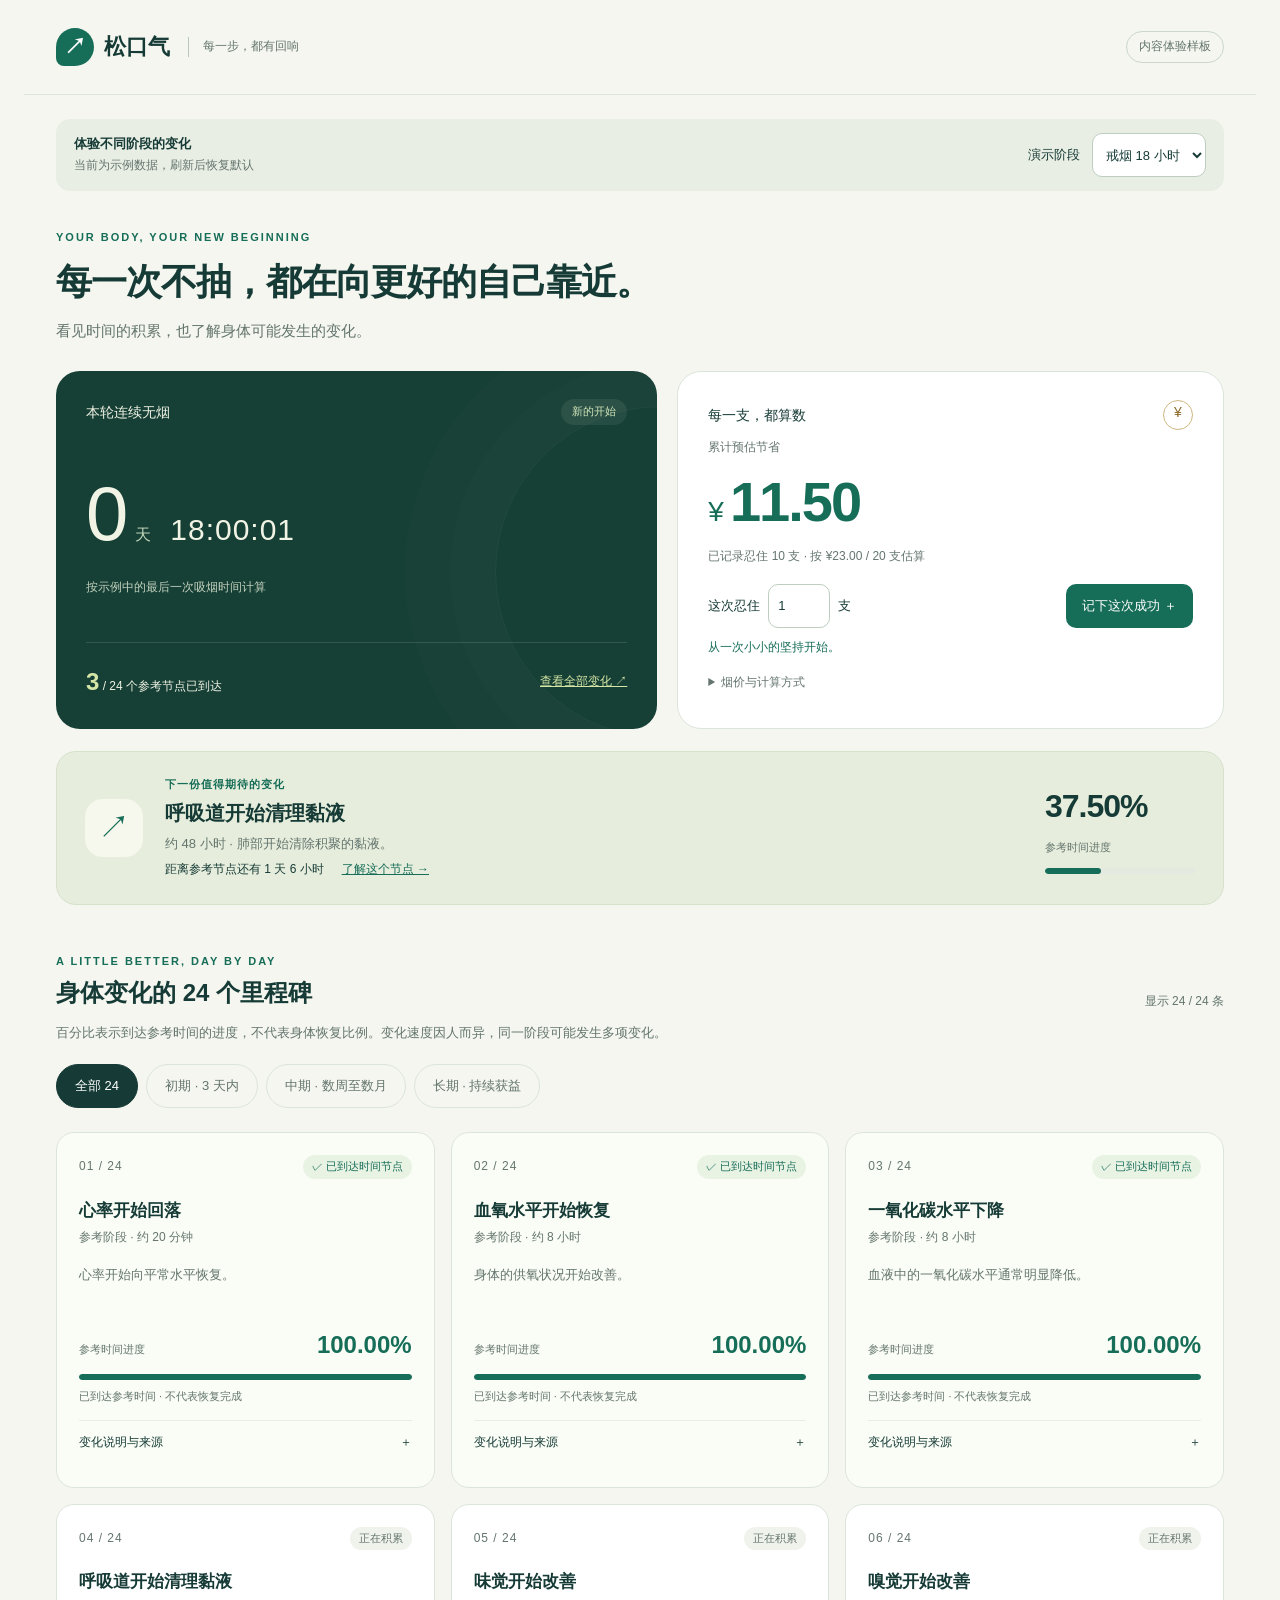
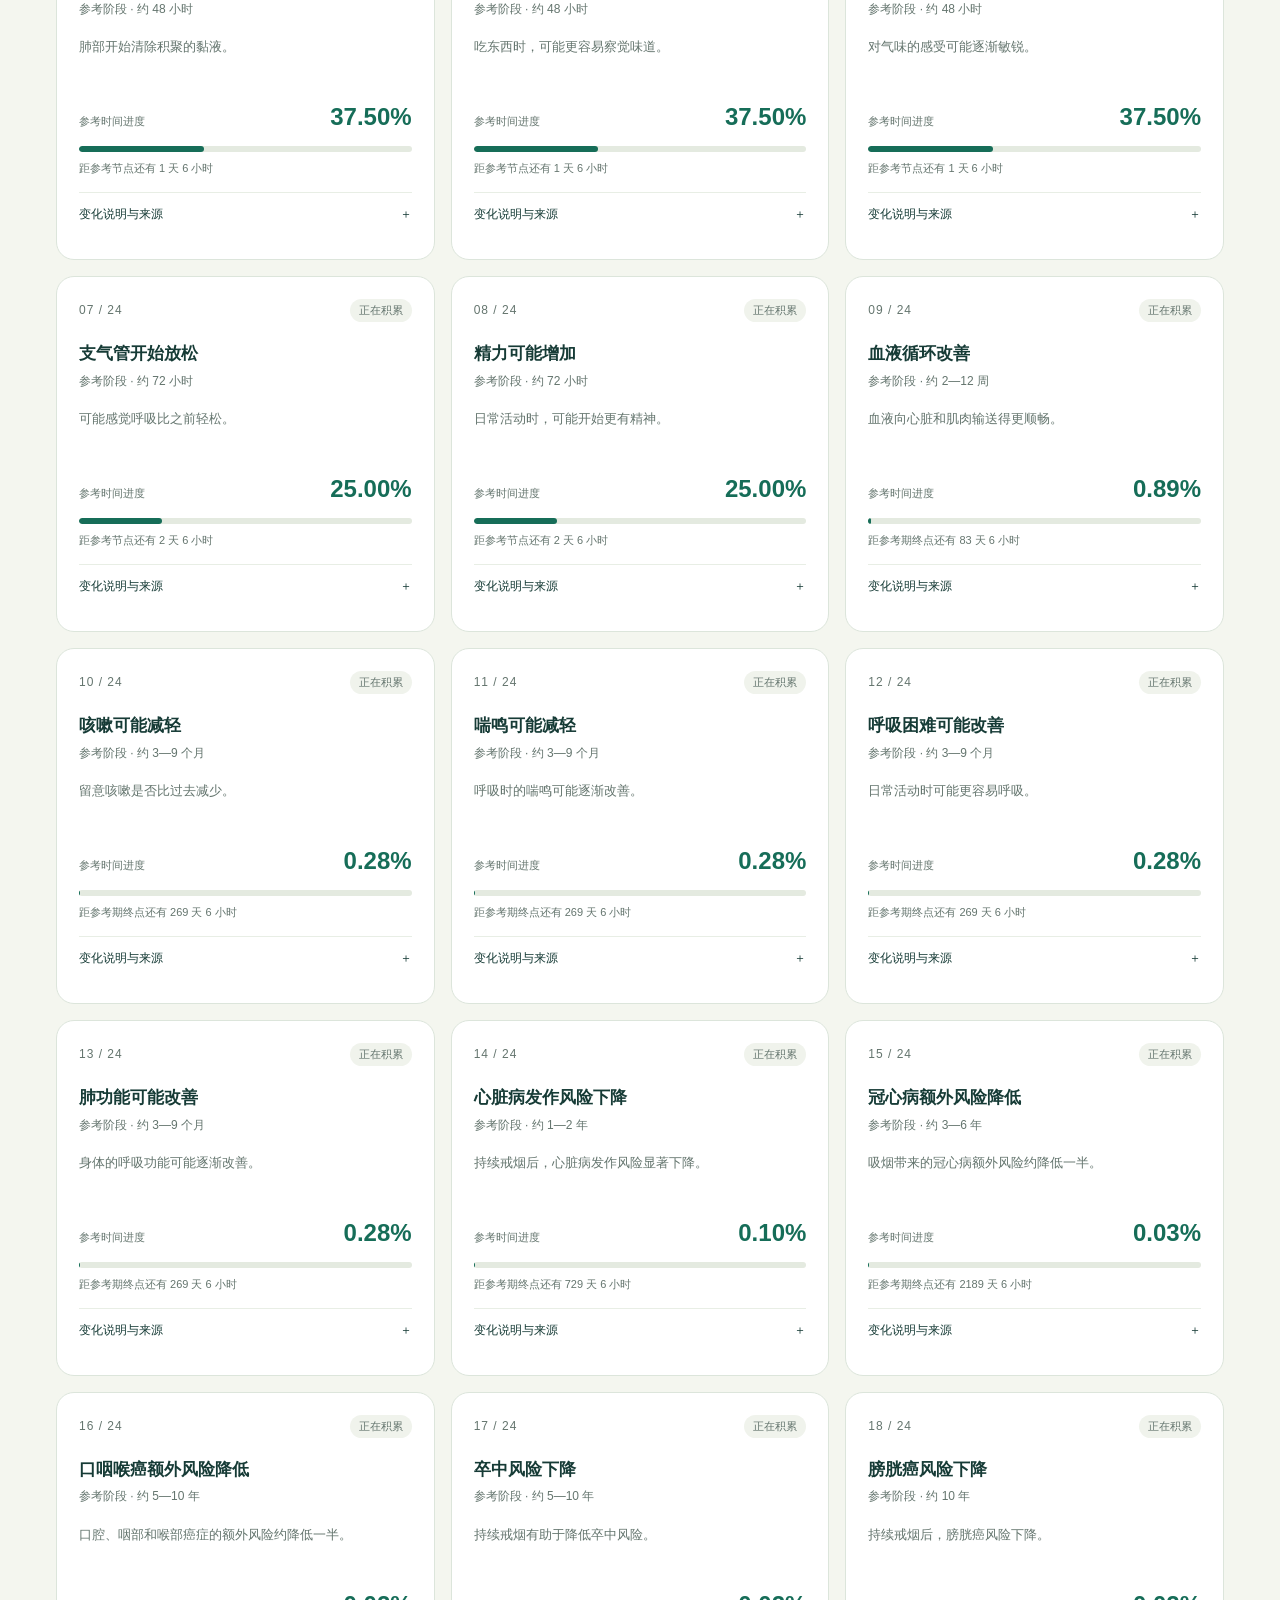
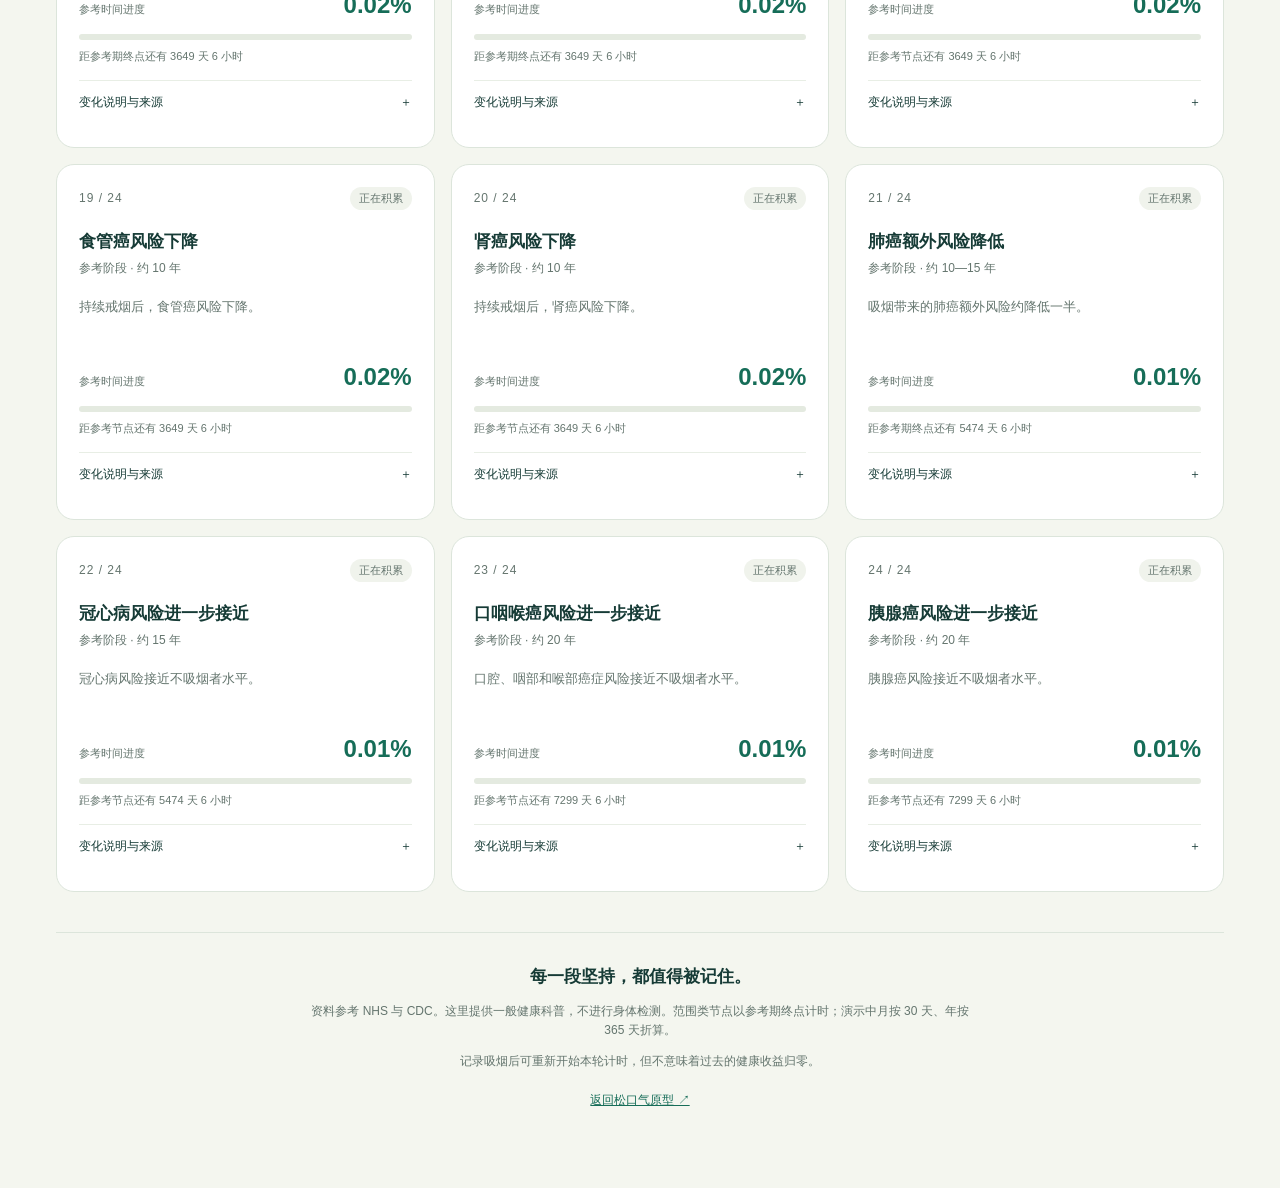
==== health-preview.html @ 90a26b64 "备份 2026-11-03 戒烟陪伴原型更新" ====
<!doctype html>
<html lang="zh-CN">
<head><meta charset="utf-8"><meta name="viewport" content="width=device-width,initial-scale=1"><title>松口气 · 身体变化里程碑</title><link rel="stylesheet" href="health-preview.css"><script src="health-preview.js" defer></script></head>
<body>
<header class="site-header"><a class="brand" href="health-preview.html"><span class="brand-icon">↗</span>松口气<span class="brand-sub">每一步，都有回响</span></a><span class="preview-label">内容体验样板</span></header>
<main>
<section class="preview-controls" aria-label="样板演示设置"><div><strong>体验不同阶段的变化</strong><span>当前为示例数据，刷新后恢复默认</span></div><label>演示阶段<select id="stage"><option value="18">戒烟 18 小时</option><option value="0">刚刚开始</option><option value="54">戒烟 54 小时</option><option value="1008">戒烟 6 周</option><option value="8760">戒烟 1 年</option><option value="175200">戒烟 20 年</option></select></label></section>
<div class="intro"><p class="eyebrow">YOUR BODY, YOUR NEW BEGINNING</p><h1>每一次不抽，<br class="mobile-break">都在向更好的自己靠近。</h1><p>看见时间的积累，也了解身体可能发生的变化。</p></div>
<section class="overview">
<article class="journey"><div class="card-top"><span>本轮连续无烟</span><span class="light-pill">新的开始</span></div><div class="elapsed" id="elapsed"></div><p class="journey-caption">按示例中的最后一次吸烟时间计算</p><div class="journey-bottom"><div><strong id="reached">0</strong><span> / 24 个参考节点已到达</span></div><a href="#milestones">查看全部变化 ↗</a></div></article>
<article class="savings"><div class="card-top"><span>每一支，都算数</span><span class="coin">¥</span></div><p class="muted">累计预估节省</p><div class="money">¥<strong id="money">0.00</strong></div><p id="savings-caption"></p><form id="win-form"><label>这次忍住<input id="win-count" type="number" min="1" max="100" step="1" value="1" required aria-label="这次忍住的支数"></label><span>支</span><button class="primary" type="submit">记下这次成功 ＋</button></form><p id="feedback" role="status">从一次小小的坚持开始。</p><details class="price-settings"><summary>烟价与计算方式</summary><div class="price-fields"><label>每包价格（元）<input id="pack-price" type="number" min="0.01" max="10000" step="0.01" value="23" required></label><label>每包支数<input id="pack-count" type="number" min="1" max="100" step="1" value="20" required></label></div><p>记录的忍住支数 × 每包价格 ÷ 每包支数。金额保留两位小数；修改烟价会重新估算全部记录。</p><p id="price-error" role="status"></p></details></article>
</section>
<section class="next-card" aria-labelledby="next-heading"><div class="next-symbol" aria-hidden="true">↗</div><div class="next-content"><p class="eyebrow">下一份值得期待的变化</p><h2 id="next-heading"></h2><p id="next-description"></p><div class="next-footer"><span id="next-remaining"></span><a id="next-link" href="#milestones">了解这个节点 →</a></div></div><div class="next-progress"><strong id="next-percent"></strong><span>参考时间进度</span><progress id="next-bar" max="100" value="0" aria-label="下一节点时间进度"></progress></div></section>
<section id="milestones"><div class="section-heading"><div><p class="eyebrow">A LITTLE BETTER, DAY BY DAY</p><h2>身体变化的 24 个里程碑</h2></div><span id="list-count"></span></div><p class="explanation">百分比表示到达参考时间的进度，不代表身体恢复比例。变化速度因人而异，同一阶段可能发生多项变化。</p><div class="filters" role="group" aria-label="筛选里程碑"><button data-filter="all" aria-pressed="true">全部 24</button><button data-filter="early" aria-pressed="false">初期 · 3 天内</button><button data-filter="middle" aria-pressed="false">中期 · 数周至数月</button><button data-filter="long" aria-pressed="false">长期 · 持续获益</button></div><div id="milestone-grid" class="milestone-grid"></div></section>
<footer><strong>每一段坚持，都值得被记住。</strong><p>资料参考 NHS 与 CDC。这里提供一般健康科普，不进行身体检测。范围类节点以参考期终点计时；演示中月按 30 天、年按 365 天折算。</p><p>记录吸烟后可重新开始本轮计时，但不意味着过去的健康收益归零。</p><a href="index.html">返回松口气原型 ↗</a></footer>
</main>
</body></html>
---- health-preview.css ----
:root{--ink:#163b36;--muted:#64756e;--green:#166d58;--paper:#f4f6ef;--line:#dce5db;--mint:#e4efe3;--warm:#f2e6cf}*{box-sizing:border-box}html{scroll-behavior:smooth;scroll-padding-top:24px}body{margin:0;background:var(--paper);color:var(--ink);font-family:"Segoe UI","Microsoft YaHei",sans-serif;line-height:1.6}button,input,select{font:inherit}button,a,input,select,summary{-webkit-tap-highlight-color:transparent}button,summary{cursor:pointer}button,a,select,input{outline-offset:4px}a{color:var(--green)}button{min-height:44px;border:0}input,select{border:1px solid #bdcec0;border-radius:10px;padding:9px;background:white;color:var(--ink);min-height:44px}button:hover{filter:brightness(.95)}.site-header{max-width:1232px;margin:auto;padding:28px 32px;display:flex;justify-content:space-between;align-items:center;border-bottom:1px solid var(--line)}.brand{display:flex;align-items:center;gap:10px;font-size:22px;font-weight:750;text-decoration:none;color:var(--ink)}.brand-icon{background:var(--green);color:white;border-radius:50% 50% 50% 8px;width:38px;height:38px;text-align:center;line-height:38px}.brand-sub{font-size:12px;font-weight:400;border-left:1px solid #b9c9bb;padding-left:14px;margin-left:8px;color:var(--muted)}.preview-label{font-size:12px;border:1px solid #cbd7cc;border-radius:24px;padding:5px 12px;color:var(--muted)}main{max-width:1232px;margin:auto;padding:24px 32px 40px}.preview-controls{display:flex;align-items:center;justify-content:space-between;gap:16px;padding:14px 18px;background:#e9eee4;border-radius:14px;font-size:13px}.preview-controls strong{display:block;font-weight:600}.preview-controls span{color:var(--muted);font-size:12px}.preview-controls label{display:flex;gap:12px;align-items:center;white-space:nowrap}.intro{margin:38px 0 28px}.eyebrow{font-size:11px;letter-spacing:2px;color:var(--green);font-weight:700;margin:0 0 10px}h1{font-size:36px;letter-spacing:-1px;line-height:1.4;margin:0 0 12px;font-weight:650}.intro>p:last-child{color:var(--muted);font-size:15px;margin:0}.mobile-break{display:none}.overview{display:grid;grid-template-columns:1.1fr 1fr;gap:20px}.journey,.savings{padding:28px 30px;border-radius:24px}.journey{background:#163f35;color:#f1f4e5;display:flex;flex-direction:column;position:relative;overflow:hidden}.journey:after{content:"";position:absolute;width:330px;height:330px;border:1px solid #ffffff0d;box-shadow:0 0 0 45px #ffffff03,0 0 0 90px #ffffff03;border-radius:50%;right:-170px;top:35px;pointer-events:none}.card-top{display:flex;align-items:center;justify-content:space-between;font-size:14px}.light-pill{background:#ffffff12;padding:4px 11px;border-radius:30px;font-size:11px;color:#d4e7b9}.elapsed{font-size:26px;letter-spacing:1px;font-variant-numeric:tabular-nums;margin:28px 0 4px;position:relative;z-index:1}.elapsed strong{font-size:76px;font-weight:500;letter-spacing:-3px;margin-right:10px}.elapsed small{font-size:16px;margin-right:18px;color:#c4d8bc}.journey-caption{font-size:12px;color:#c3d1be;margin:0 0 30px}.journey-bottom{display:flex;justify-content:space-between;align-items:center;gap:16px;margin-top:auto;border-top:1px solid #ffffff20;padding-top:20px;font-size:12px;position:relative;z-index:1}.journey-bottom strong{font-size:24px;color:#d5e6a6}.journey-bottom a{color:#d5e6a6;white-space:nowrap}.savings{background:#fff;border:1px solid var(--line)}.coin{width:30px;height:30px;text-align:center;border:1px solid #cfb883;border-radius:50%;color:#8b6a2a}.muted{color:var(--muted);font-size:12px;margin:8px 0 0}.money{font-size:28px;display:flex;align-items:baseline;gap:6px;color:var(--green)}.money strong{font-size:56px;letter-spacing:-2px;font-weight:600;font-variant-numeric:tabular-nums}#savings-caption{font-size:12px;color:var(--muted);margin:0 0 18px}#win-form{display:flex;gap:8px;align-items:center;font-size:13px}#win-form label{display:flex;gap:8px;align-items:center;white-space:nowrap}#win-count{width:62px}.primary{background:var(--green);border-radius:10px;padding:10px 16px;color:#fff;margin-left:auto;font-size:13px}#feedback{min-height:20px;font-size:12px;color:var(--green);margin:10px 0 0}.price-settings{font-size:12px;color:var(--muted);margin-top:10px}.price-settings summary{padding:5px 0;min-height:32px}.price-fields{display:flex;gap:12px;margin-top:10px}.price-fields label{flex:1;min-width:0}.price-fields input{display:block;width:100%;margin-top:4px}#price-error{color:#a33625}.next-card{display:flex;gap:22px;align-items:center;background:#e6eddc;border:1px solid #d7e1cb;border-radius:20px;margin:22px 0 48px;padding:24px 28px}.next-symbol{width:58px;height:58px;flex-shrink:0;background:#f6f8ed;border-radius:18px;font-size:32px;display:grid;place-items:center;color:var(--green)}.next-content{flex:1}.next-content .eyebrow{letter-spacing:1px;font-size:11px;margin-bottom:4px}h2{font-size:24px;line-height:1.5;margin:0}.next-content h2{font-size:20px}.next-content>p:not(.eyebrow){font-size:13px;color:var(--muted);margin:6px 0}.next-footer{display:flex;gap:18px;font-size:12px}.next-progress{width:150px;flex-shrink:0}.next-progress strong{display:block;font-size:32px;font-weight:550;letter-spacing:-1px;font-variant-numeric:tabular-nums}.next-progress span{font-size:11px;color:var(--muted)}progress{display:block;width:100%;height:6px;border:0;border-radius:20px;overflow:hidden;margin-top:10px;background:#dce7d9;accent-color:var(--green)}progress::-webkit-progress-bar{background:#e4eae0}progress::-webkit-progress-value{background:var(--green);border-radius:20px}progress::-moz-progress-bar{background:var(--green);border-radius:20px}.section-heading{display:flex;justify-content:space-between;align-items:end;gap:12px}.section-heading .eyebrow{margin-bottom:5px}#list-count{font-size:12px;color:var(--muted);white-space:nowrap}.explanation{font-size:13px;color:var(--muted);margin:12px 0 20px}.filters{display:flex;gap:8px;flex-wrap:wrap;margin-bottom:24px}.filters button{border:1px solid var(--line);border-radius:30px;background:transparent;padding:8px 18px;color:var(--muted);font-size:13px}.filters button[aria-pressed=true]{background:var(--ink);color:#fff;border-color:var(--ink)}.milestone-grid{display:grid;grid-template-columns:repeat(3,minmax(0,1fr));gap:16px;align-items:start}.milestone{background:white;border:1px solid var(--line);padding:22px;border-radius:18px;scroll-margin-top:24px}.milestone-top{display:flex;justify-content:space-between;align-items:center;gap:8px;margin-bottom:18px}.number{font-size:12px;letter-spacing:1px;color:var(--muted)}.status{font-size:11px;background:#f0f3ec;padding:3px 9px;border-radius:20px;color:var(--muted)}.milestone.done .status{color:var(--green);background:#e9f3e4}.milestone.done{background:#fafdf6}.milestone h3{font-size:17px;margin:0 0 4px;font-weight:600}.reference-time{font-size:12px;color:var(--muted);margin:0}.milestone-description{font-size:13px;line-height:1.8;color:var(--muted);min-height:47px;margin:16px 0}.progress-line{display:flex;justify-content:space-between;align-items:baseline;font-size:11px;color:var(--muted)}.percent{font-size:24px;color:var(--green);font-weight:550;font-variant-numeric:tabular-nums}.remaining{font-size:11px;color:var(--muted);margin:8px 0 14px}.milestone details{border-top:1px solid #e8eee5;font-size:12px;color:var(--muted)}.milestone summary{min-height:44px;display:flex;align-items:center;justify-content:space-between;color:var(--ink);list-style:none}.milestone summary:after{content:"＋"}.milestone details[open] summary:after{content:"－"}.milestone details p{margin:0 0 10px}.milestone details a{display:inline-block;min-height:36px;padding:5px 0}.milestone:target{outline:2px solid var(--green);outline-offset:3px}footer{text-align:center;border-top:1px solid var(--line);margin-top:40px;padding:30px 10px;color:var(--muted);font-size:12px}footer strong{font-size:17px;color:var(--ink)}footer p{max-width:680px;margin:12px auto}footer a{display:inline-block;padding:8px}@media(min-width:1100px){.elapsed{font-size:30px}}@media(max-width:900px){.milestone-grid{grid-template-columns:repeat(2,minmax(0,1fr))}.overview{grid-template-columns:1fr 1fr}.journey,.savings{padding:24px 20px}.elapsed strong{font-size:62px}.elapsed{font-size:20px}#win-form{flex-wrap:wrap}.primary{margin-left:0}.journey-bottom{align-items:start;flex-direction:column}.brand-sub{display:none}h1{font-size:30px}}@media(max-width:600px){main{padding:18px 18px 24px}.site-header{padding:20px 18px}.brand{font-size:20px}.preview-controls{align-items:stretch;flex-direction:column;gap:10px}.preview-controls label{justify-content:space-between}.preview-controls select{flex:1;max-width:210px}.intro{margin:28px 0 22px}h1{font-size:29px}.mobile-break{display:block}.overview{grid-template-columns:1fr}.journey,.savings{padding:24px}.elapsed{font-size:26px;margin-top:16px}.elapsed strong{font-size:68px}.journey-caption{margin-bottom:18px}.journey-bottom{flex-direction:row;align-items:center;gap:8px}.next-card{padding:20px;gap:12px;flex-wrap:wrap;margin-bottom:34px}.next-symbol{display:none}.next-content{flex-basis:100%}.next-progress{width:100%;display:grid;grid-template-columns:1fr 1fr;align-items:center}.next-progress strong{font-size:27px}.next-progress span{text-align:right}.next-progress progress{grid-column:1/-1;margin-top:0}.milestone-grid{grid-template-columns:1fr}.section-heading{align-items:start}h2{font-size:22px}.filters{gap:6px}.filters button{font-size:12px;padding:8px 13px}.milestone{padding:20px}.milestone-description{min-height:0}.money strong{font-size:54px}.primary{margin-left:auto}}@media(prefers-reduced-motion:reduce){html{scroll-behavior:auto}}
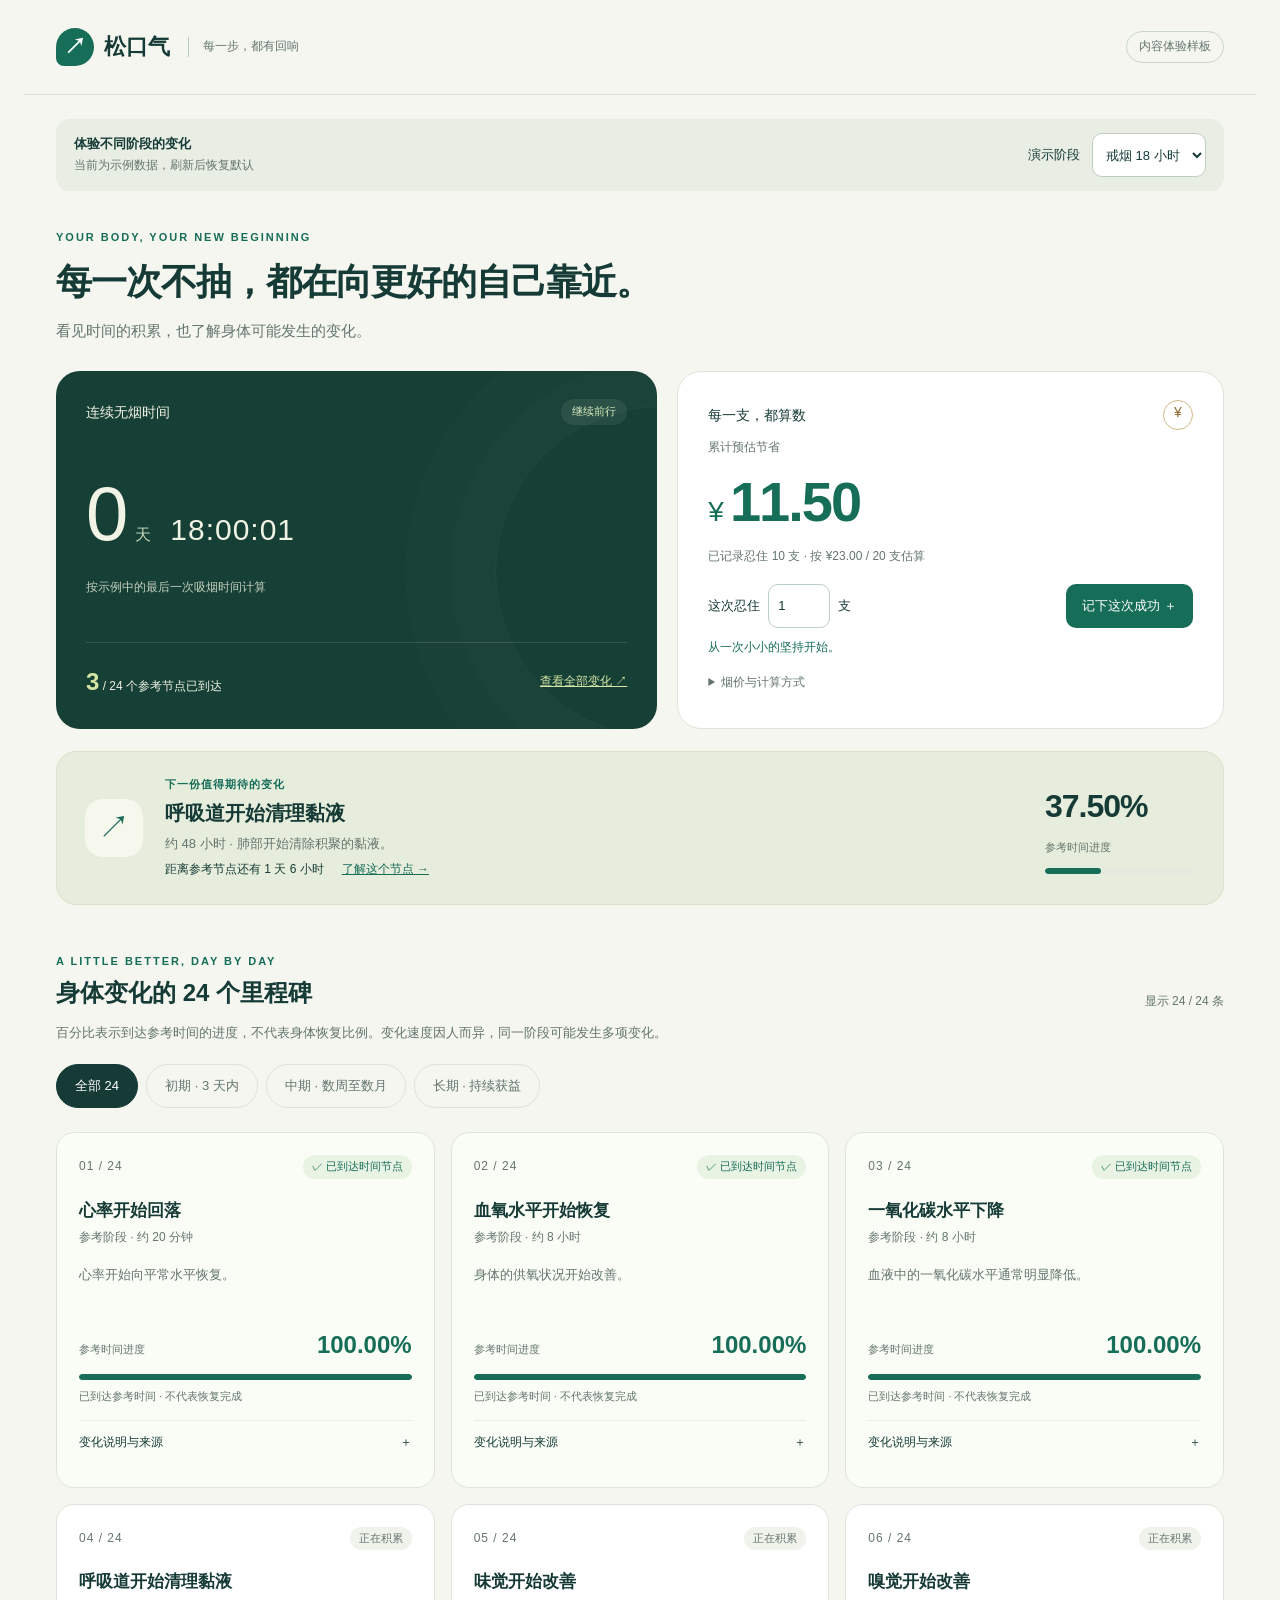
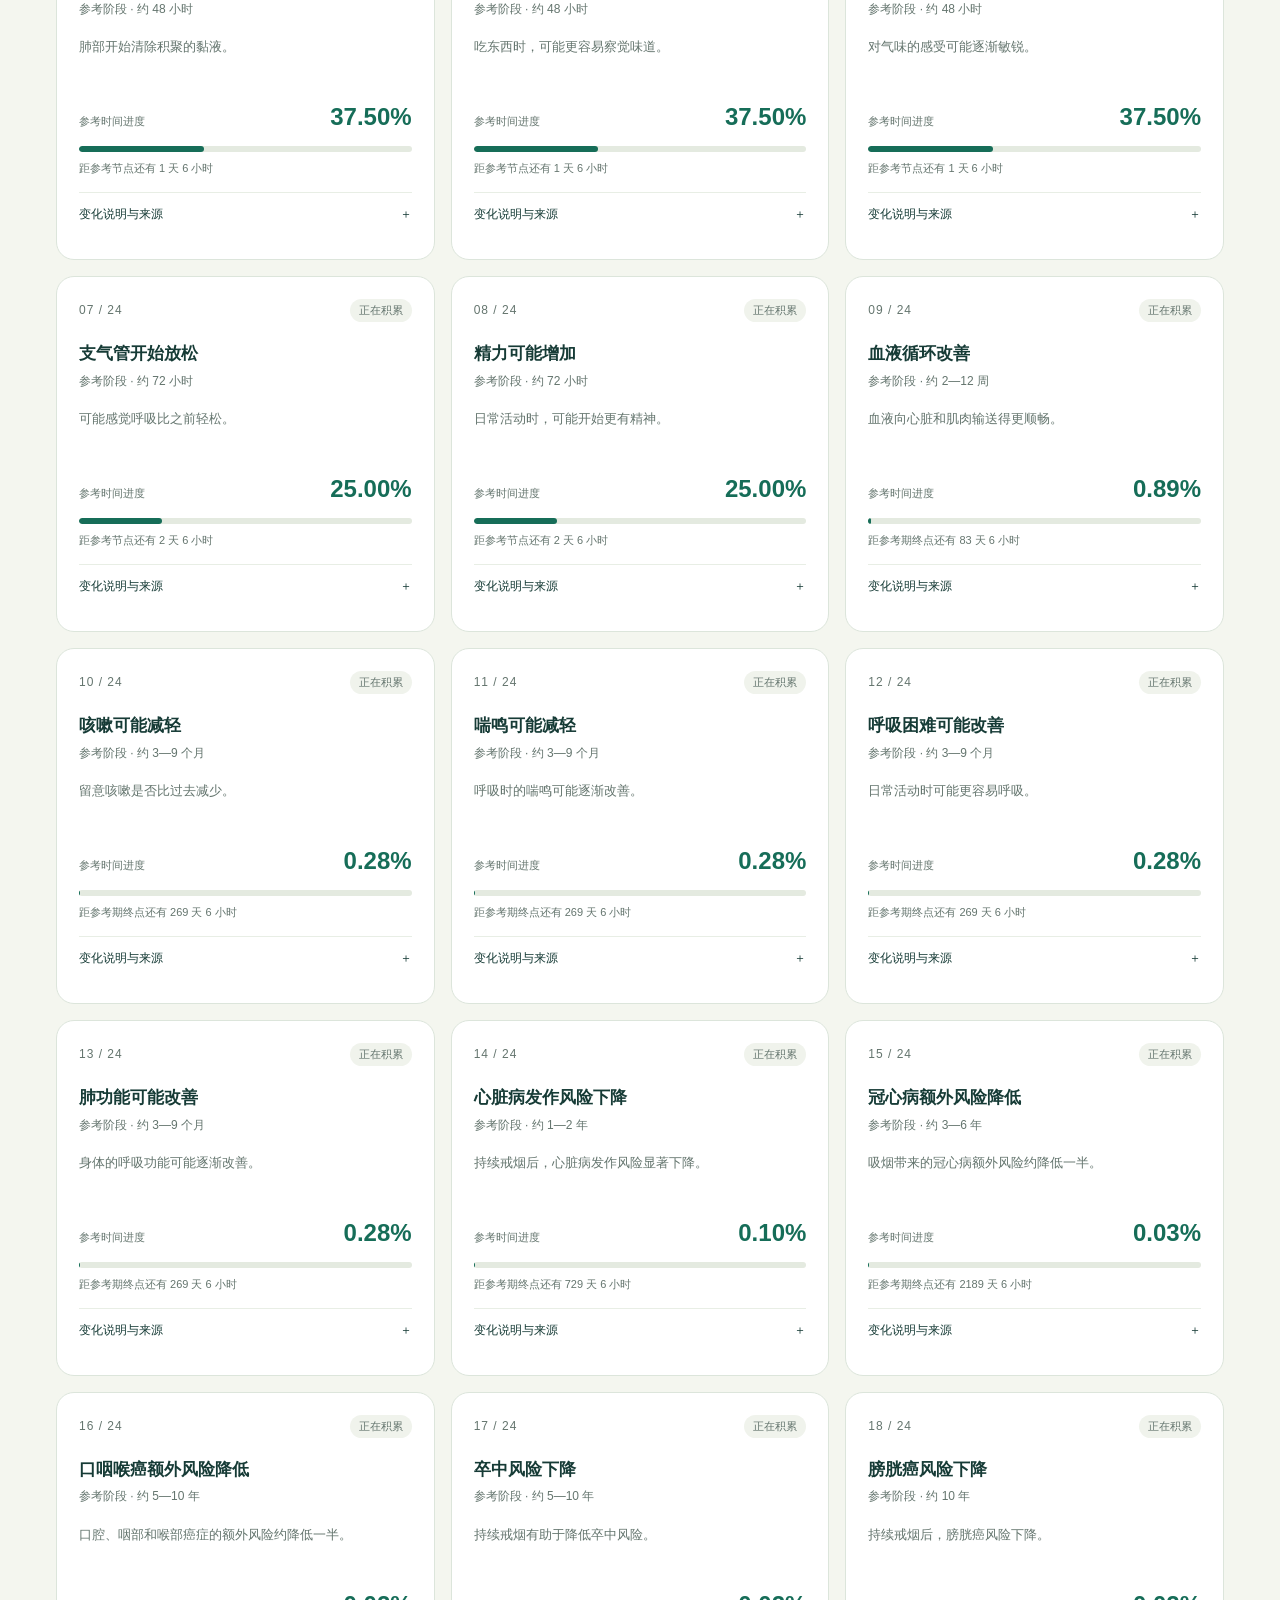
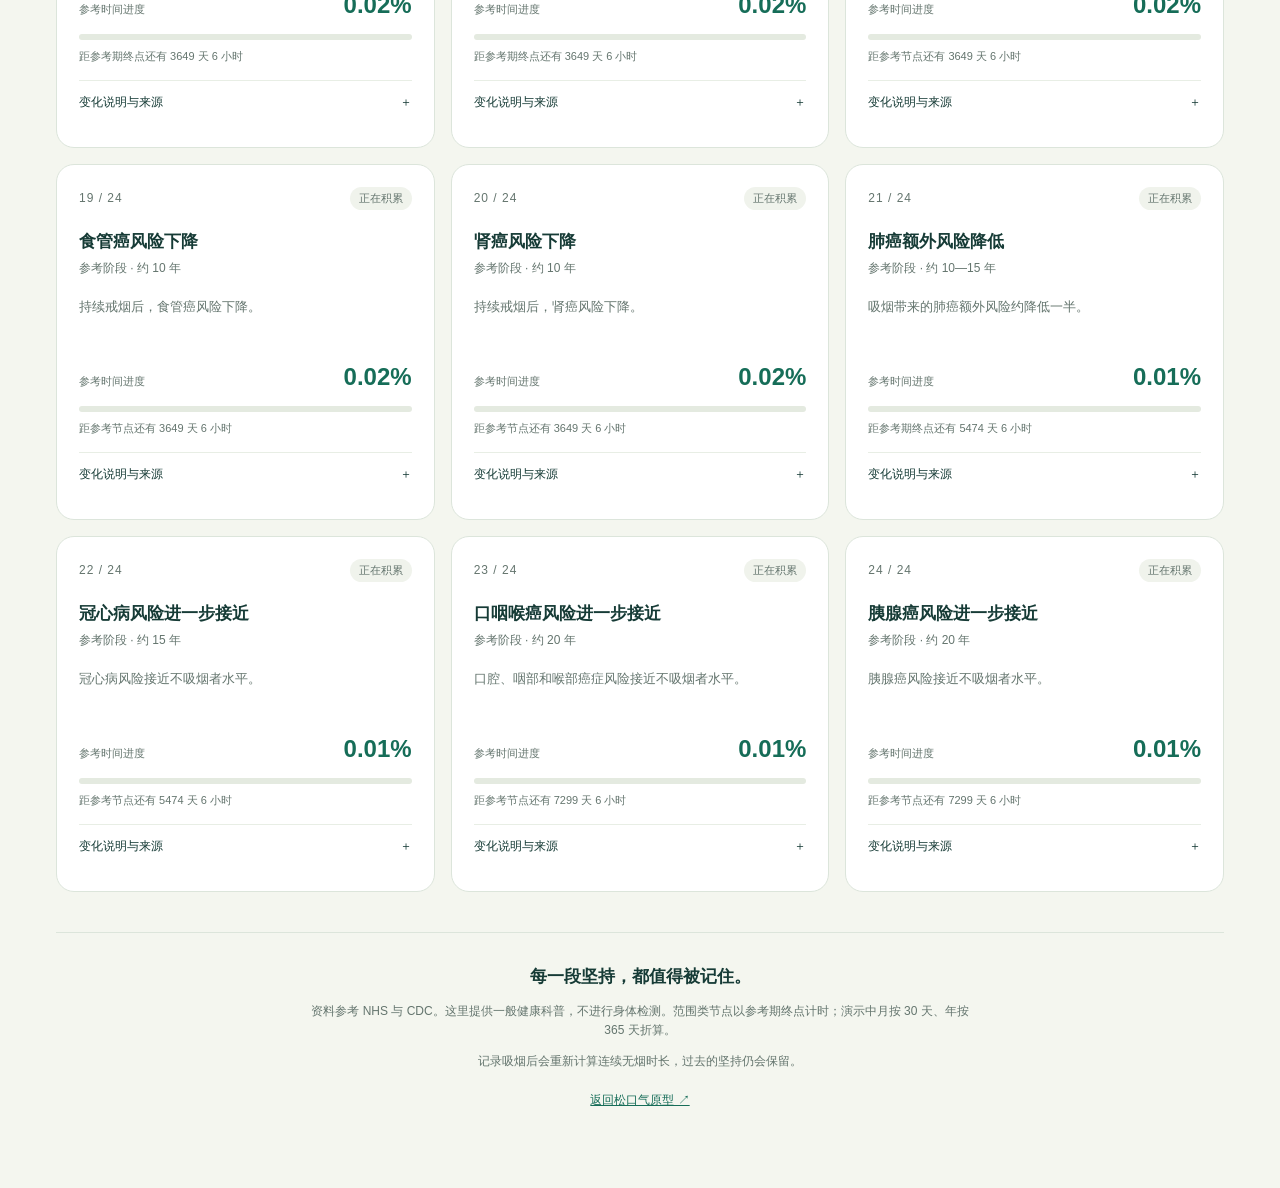
==== commit fb7198aa: "备份 2026-11-08 小程序开发前的网页版本" ====
--- a/health-preview.html
+++ b/health-preview.html
@@ -7,11 +7,11 @@
 <section class="preview-controls" aria-label="样板演示设置"><div><strong>体验不同阶段的变化</strong><span>当前为示例数据，刷新后恢复默认</span></div><label>演示阶段<select id="stage"><option value="18">戒烟 18 小时</option><option value="0">刚刚开始</option><option value="54">戒烟 54 小时</option><option value="1008">戒烟 6 周</option><option value="8760">戒烟 1 年</option><option value="175200">戒烟 20 年</option></select></label></section>
 <div class="intro"><p class="eyebrow">YOUR BODY, YOUR NEW BEGINNING</p><h1>每一次不抽，<br class="mobile-break">都在向更好的自己靠近。</h1><p>看见时间的积累，也了解身体可能发生的变化。</p></div>
 <section class="overview">
-<article class="journey"><div class="card-top"><span>本轮连续无烟</span><span class="light-pill">新的开始</span></div><div class="elapsed" id="elapsed"></div><p class="journey-caption">按示例中的最后一次吸烟时间计算</p><div class="journey-bottom"><div><strong id="reached">0</strong><span> / 24 个参考节点已到达</span></div><a href="#milestones">查看全部变化 ↗</a></div></article>
+<article class="journey"><div class="card-top"><span>连续无烟时间</span><span class="light-pill">继续前行</span></div><div class="elapsed" id="elapsed"></div><p class="journey-caption">按示例中的最后一次吸烟时间计算</p><div class="journey-bottom"><div><strong id="reached">0</strong><span> / 24 个参考节点已到达</span></div><a href="#milestones">查看全部变化 ↗</a></div></article>
 <article class="savings"><div class="card-top"><span>每一支，都算数</span><span class="coin">¥</span></div><p class="muted">累计预估节省</p><div class="money">¥<strong id="money">0.00</strong></div><p id="savings-caption"></p><form id="win-form"><label>这次忍住<input id="win-count" type="number" min="1" max="100" step="1" value="1" required aria-label="这次忍住的支数"></label><span>支</span><button class="primary" type="submit">记下这次成功 ＋</button></form><p id="feedback" role="status">从一次小小的坚持开始。</p><details class="price-settings"><summary>烟价与计算方式</summary><div class="price-fields"><label>每包价格（元）<input id="pack-price" type="number" min="0.01" max="10000" step="0.01" value="23" required></label><label>每包支数<input id="pack-count" type="number" min="1" max="100" step="1" value="20" required></label></div><p>记录的忍住支数 × 每包价格 ÷ 每包支数。金额保留两位小数；修改烟价会重新估算全部记录。</p><p id="price-error" role="status"></p></details></article>
 </section>
 <section class="next-card" aria-labelledby="next-heading"><div class="next-symbol" aria-hidden="true">↗</div><div class="next-content"><p class="eyebrow">下一份值得期待的变化</p><h2 id="next-heading"></h2><p id="next-description"></p><div class="next-footer"><span id="next-remaining"></span><a id="next-link" href="#milestones">了解这个节点 →</a></div></div><div class="next-progress"><strong id="next-percent"></strong><span>参考时间进度</span><progress id="next-bar" max="100" value="0" aria-label="下一节点时间进度"></progress></div></section>
 <section id="milestones"><div class="section-heading"><div><p class="eyebrow">A LITTLE BETTER, DAY BY DAY</p><h2>身体变化的 24 个里程碑</h2></div><span id="list-count"></span></div><p class="explanation">百分比表示到达参考时间的进度，不代表身体恢复比例。变化速度因人而异，同一阶段可能发生多项变化。</p><div class="filters" role="group" aria-label="筛选里程碑"><button data-filter="all" aria-pressed="true">全部 24</button><button data-filter="early" aria-pressed="false">初期 · 3 天内</button><button data-filter="middle" aria-pressed="false">中期 · 数周至数月</button><button data-filter="long" aria-pressed="false">长期 · 持续获益</button></div><div id="milestone-grid" class="milestone-grid"></div></section>
-<footer><strong>每一段坚持，都值得被记住。</strong><p>资料参考 NHS 与 CDC。这里提供一般健康科普，不进行身体检测。范围类节点以参考期终点计时；演示中月按 30 天、年按 365 天折算。</p><p>记录吸烟后可重新开始本轮计时，但不意味着过去的健康收益归零。</p><a href="index.html">返回松口气原型 ↗</a></footer>
+<footer><strong>每一段坚持，都值得被记住。</strong><p>资料参考 NHS 与 CDC。这里提供一般健康科普，不进行身体检测。范围类节点以参考期终点计时；演示中月按 30 天、年按 365 天折算。</p><p>记录吸烟后会重新计算连续无烟时长，过去的坚持仍会保留。</p><a href="index.html">返回松口气原型 ↗</a></footer>
 </main>
 </body></html>
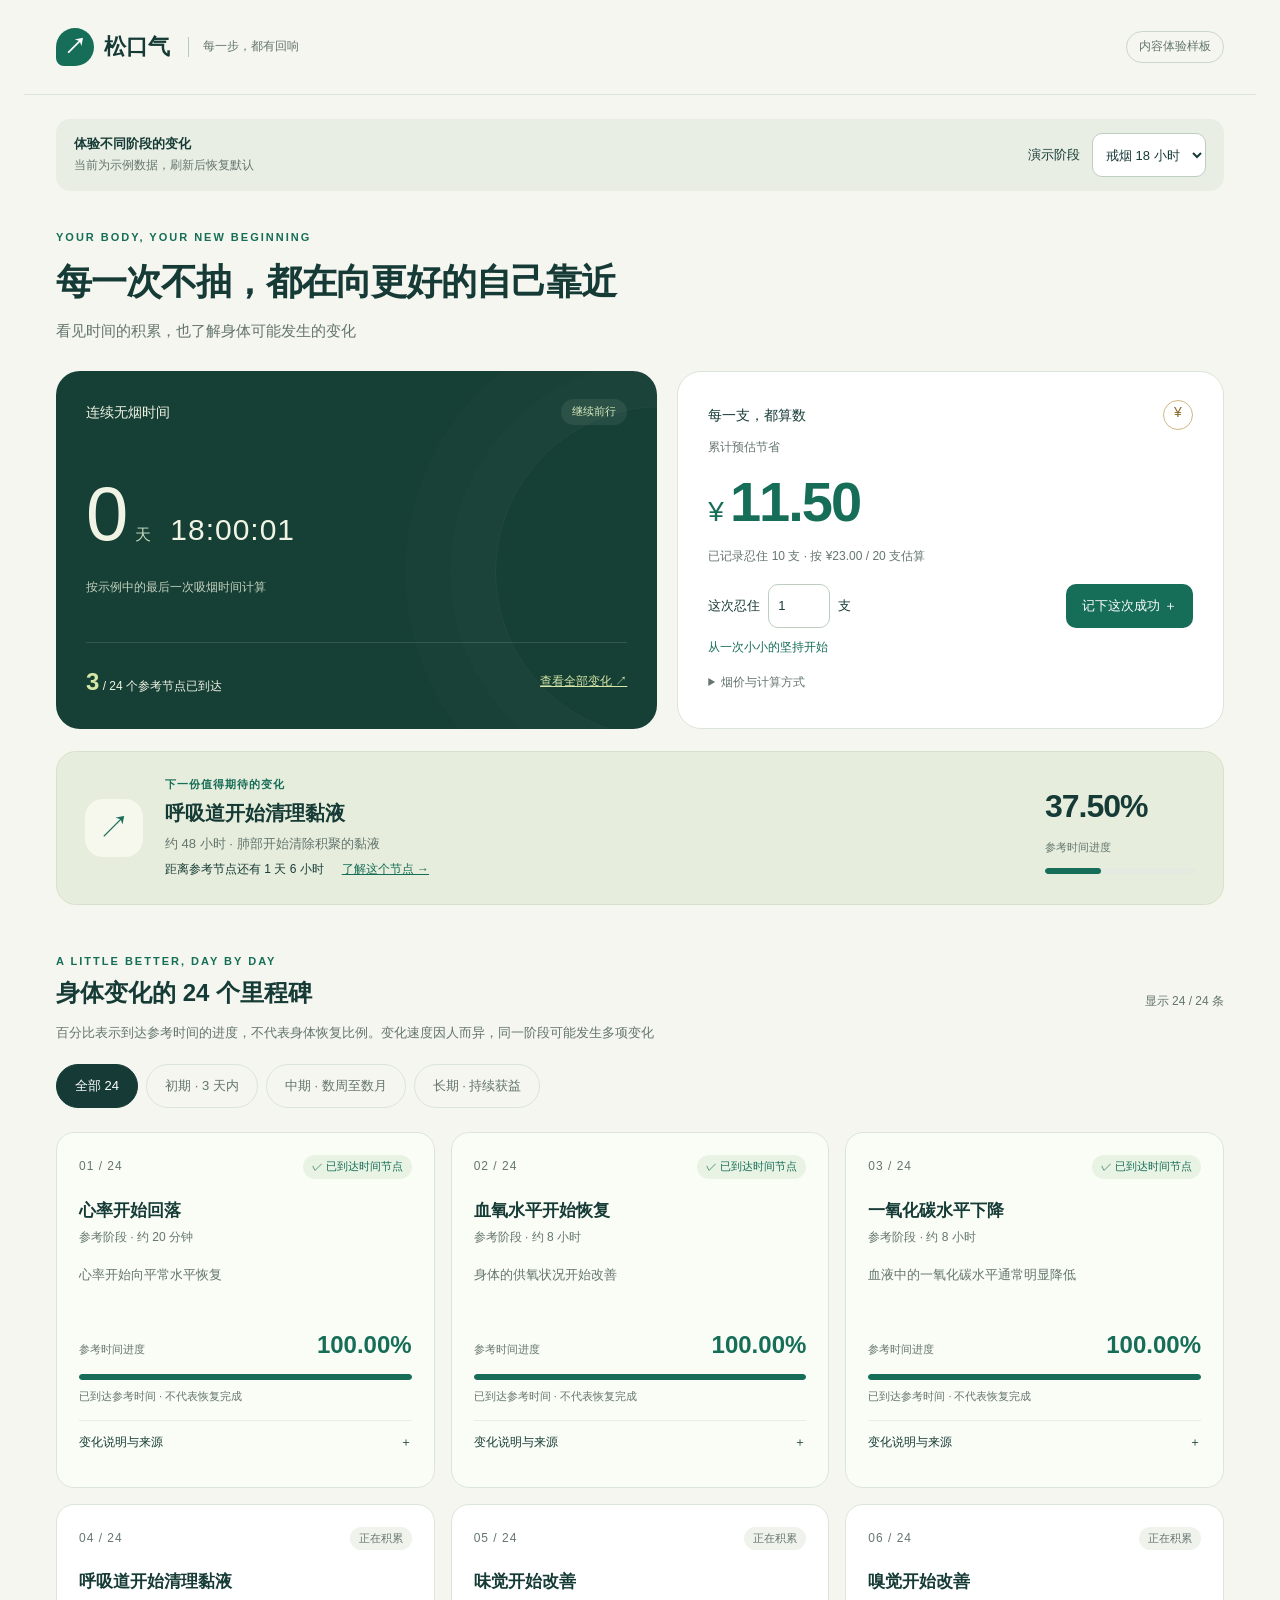
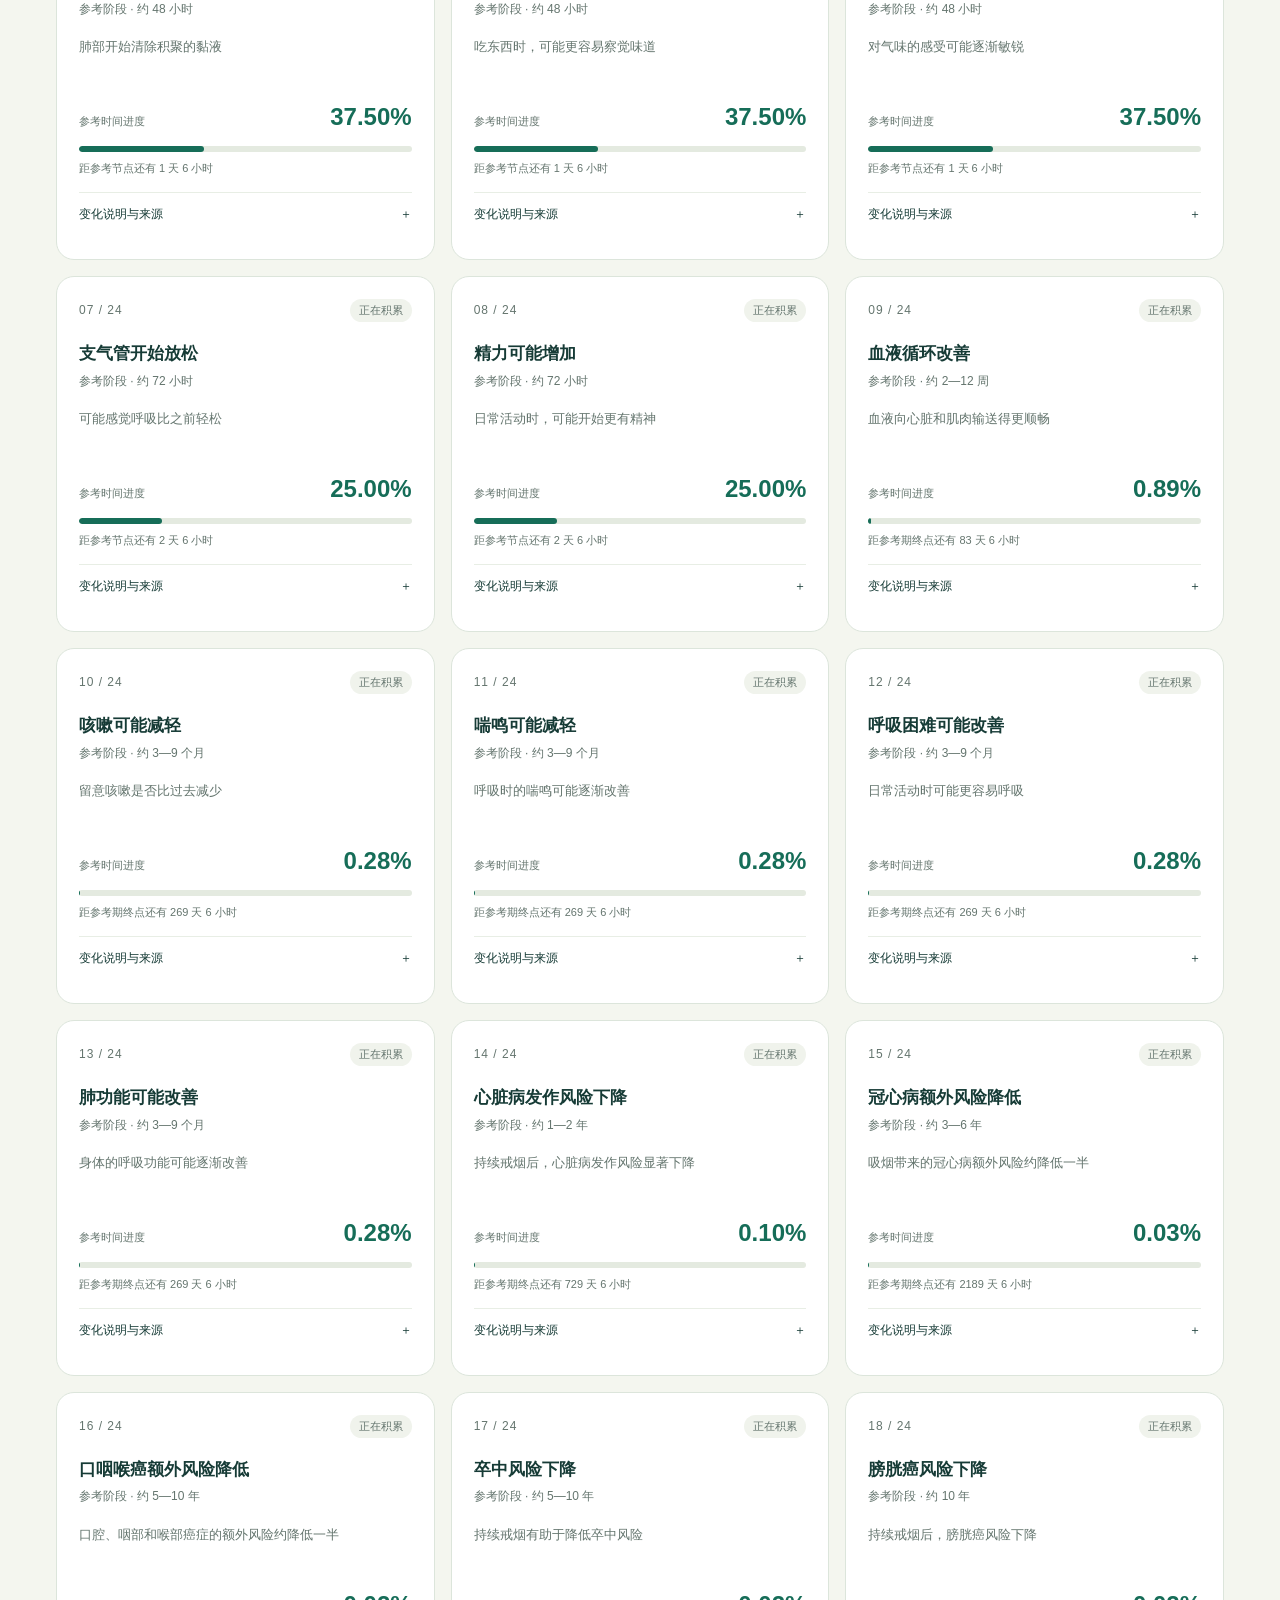
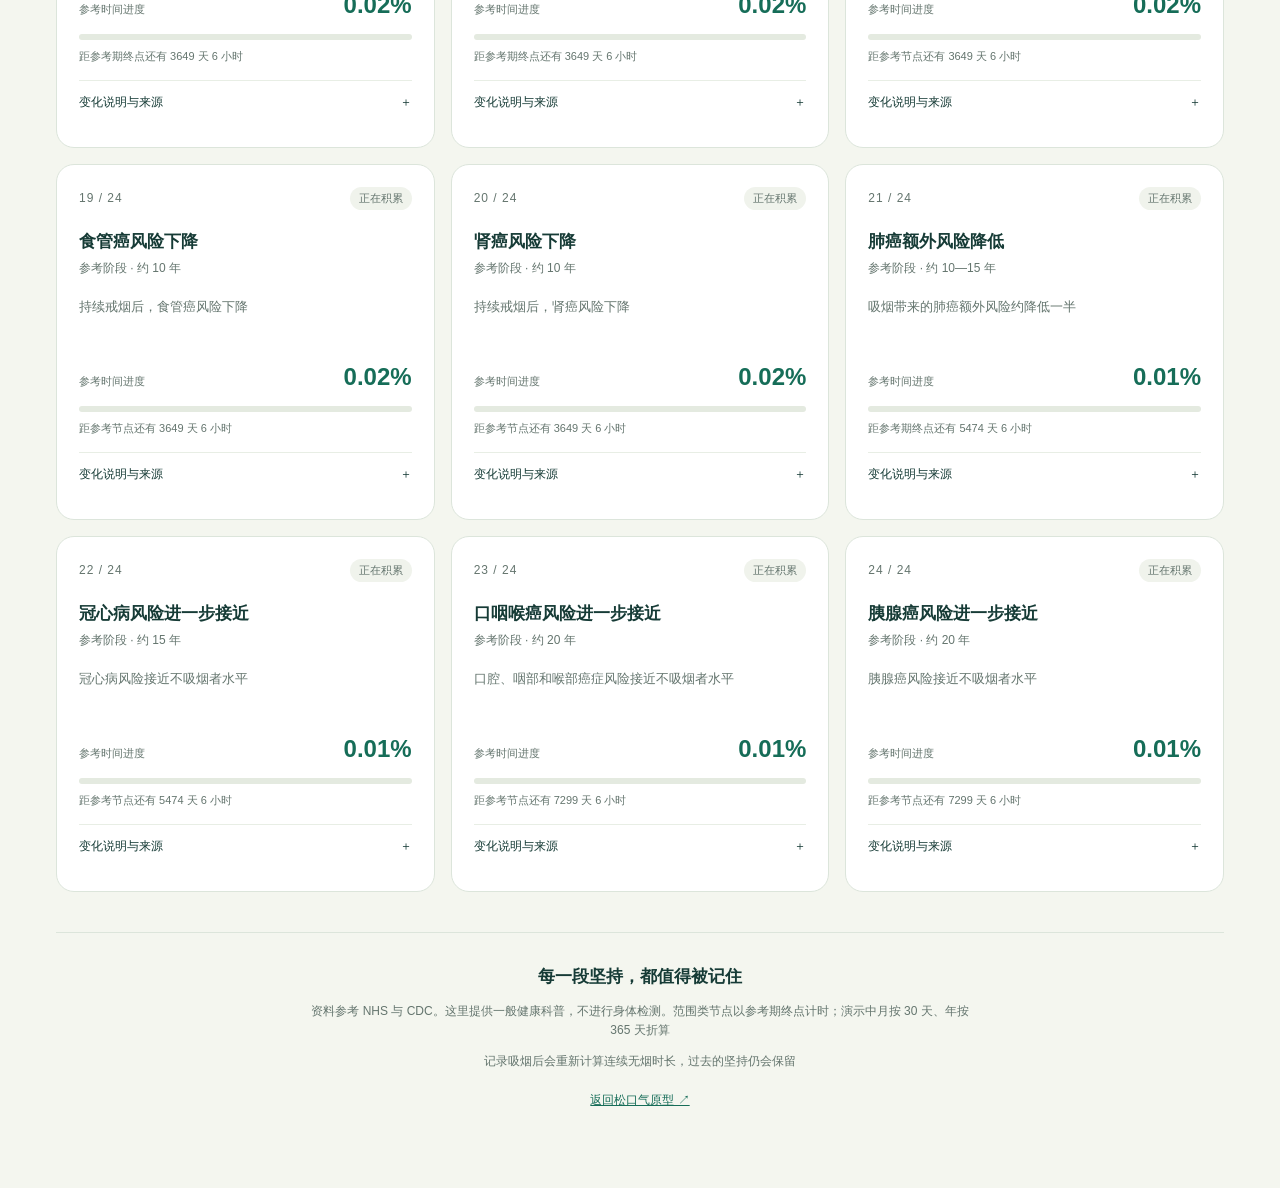
==== commit e3d99b81: "备份 2026-11-08 当前项目" ====
--- a/health-preview.html
+++ b/health-preview.html
@@ -5,13 +5,13 @@
 <header class="site-header"><a class="brand" href="health-preview.html"><span class="brand-icon">↗</span>松口气<span class="brand-sub">每一步，都有回响</span></a><span class="preview-label">内容体验样板</span></header>
 <main>
 <section class="preview-controls" aria-label="样板演示设置"><div><strong>体验不同阶段的变化</strong><span>当前为示例数据，刷新后恢复默认</span></div><label>演示阶段<select id="stage"><option value="18">戒烟 18 小时</option><option value="0">刚刚开始</option><option value="54">戒烟 54 小时</option><option value="1008">戒烟 6 周</option><option value="8760">戒烟 1 年</option><option value="175200">戒烟 20 年</option></select></label></section>
-<div class="intro"><p class="eyebrow">YOUR BODY, YOUR NEW BEGINNING</p><h1>每一次不抽，<br class="mobile-break">都在向更好的自己靠近。</h1><p>看见时间的积累，也了解身体可能发生的变化。</p></div>
+<div class="intro"><p class="eyebrow">YOUR BODY, YOUR NEW BEGINNING</p><h1>每一次不抽，<br class="mobile-break">都在向更好的自己靠近</h1><p>看见时间的积累，也了解身体可能发生的变化</p></div>
 <section class="overview">
 <article class="journey"><div class="card-top"><span>连续无烟时间</span><span class="light-pill">继续前行</span></div><div class="elapsed" id="elapsed"></div><p class="journey-caption">按示例中的最后一次吸烟时间计算</p><div class="journey-bottom"><div><strong id="reached">0</strong><span> / 24 个参考节点已到达</span></div><a href="#milestones">查看全部变化 ↗</a></div></article>
-<article class="savings"><div class="card-top"><span>每一支，都算数</span><span class="coin">¥</span></div><p class="muted">累计预估节省</p><div class="money">¥<strong id="money">0.00</strong></div><p id="savings-caption"></p><form id="win-form"><label>这次忍住<input id="win-count" type="number" min="1" max="100" step="1" value="1" required aria-label="这次忍住的支数"></label><span>支</span><button class="primary" type="submit">记下这次成功 ＋</button></form><p id="feedback" role="status">从一次小小的坚持开始。</p><details class="price-settings"><summary>烟价与计算方式</summary><div class="price-fields"><label>每包价格（元）<input id="pack-price" type="number" min="0.01" max="10000" step="0.01" value="23" required></label><label>每包支数<input id="pack-count" type="number" min="1" max="100" step="1" value="20" required></label></div><p>记录的忍住支数 × 每包价格 ÷ 每包支数。金额保留两位小数；修改烟价会重新估算全部记录。</p><p id="price-error" role="status"></p></details></article>
+<article class="savings"><div class="card-top"><span>每一支，都算数</span><span class="coin">¥</span></div><p class="muted">累计预估节省</p><div class="money">¥<strong id="money">0.00</strong></div><p id="savings-caption"></p><form id="win-form"><label>这次忍住<input id="win-count" type="number" min="1" max="100" step="1" value="1" required aria-label="这次忍住的支数"></label><span>支</span><button class="primary" type="submit">记下这次成功 ＋</button></form><p id="feedback" role="status">从一次小小的坚持开始</p><details class="price-settings"><summary>烟价与计算方式</summary><div class="price-fields"><label>每包价格（元）<input id="pack-price" type="number" min="0.01" max="10000" step="0.01" value="23" required></label><label>每包支数<input id="pack-count" type="number" min="1" max="100" step="1" value="20" required></label></div><p>记录的忍住支数 × 每包价格 ÷ 每包支数。金额保留两位小数；修改烟价会重新估算全部记录</p><p id="price-error" role="status"></p></details></article>
 </section>
 <section class="next-card" aria-labelledby="next-heading"><div class="next-symbol" aria-hidden="true">↗</div><div class="next-content"><p class="eyebrow">下一份值得期待的变化</p><h2 id="next-heading"></h2><p id="next-description"></p><div class="next-footer"><span id="next-remaining"></span><a id="next-link" href="#milestones">了解这个节点 →</a></div></div><div class="next-progress"><strong id="next-percent"></strong><span>参考时间进度</span><progress id="next-bar" max="100" value="0" aria-label="下一节点时间进度"></progress></div></section>
-<section id="milestones"><div class="section-heading"><div><p class="eyebrow">A LITTLE BETTER, DAY BY DAY</p><h2>身体变化的 24 个里程碑</h2></div><span id="list-count"></span></div><p class="explanation">百分比表示到达参考时间的进度，不代表身体恢复比例。变化速度因人而异，同一阶段可能发生多项变化。</p><div class="filters" role="group" aria-label="筛选里程碑"><button data-filter="all" aria-pressed="true">全部 24</button><button data-filter="early" aria-pressed="false">初期 · 3 天内</button><button data-filter="middle" aria-pressed="false">中期 · 数周至数月</button><button data-filter="long" aria-pressed="false">长期 · 持续获益</button></div><div id="milestone-grid" class="milestone-grid"></div></section>
-<footer><strong>每一段坚持，都值得被记住。</strong><p>资料参考 NHS 与 CDC。这里提供一般健康科普，不进行身体检测。范围类节点以参考期终点计时；演示中月按 30 天、年按 365 天折算。</p><p>记录吸烟后会重新计算连续无烟时长，过去的坚持仍会保留。</p><a href="index.html">返回松口气原型 ↗</a></footer>
+<section id="milestones"><div class="section-heading"><div><p class="eyebrow">A LITTLE BETTER, DAY BY DAY</p><h2>身体变化的 24 个里程碑</h2></div><span id="list-count"></span></div><p class="explanation">百分比表示到达参考时间的进度，不代表身体恢复比例。变化速度因人而异，同一阶段可能发生多项变化</p><div class="filters" role="group" aria-label="筛选里程碑"><button data-filter="all" aria-pressed="true">全部 24</button><button data-filter="early" aria-pressed="false">初期 · 3 天内</button><button data-filter="middle" aria-pressed="false">中期 · 数周至数月</button><button data-filter="long" aria-pressed="false">长期 · 持续获益</button></div><div id="milestone-grid" class="milestone-grid"></div></section>
+<footer><strong>每一段坚持，都值得被记住</strong><p>资料参考 NHS 与 CDC。这里提供一般健康科普，不进行身体检测。范围类节点以参考期终点计时；演示中月按 30 天、年按 365 天折算</p><p>记录吸烟后会重新计算连续无烟时长，过去的坚持仍会保留</p><a href="index.html">返回松口气原型 ↗</a></footer>
 </main>
 </body></html>
